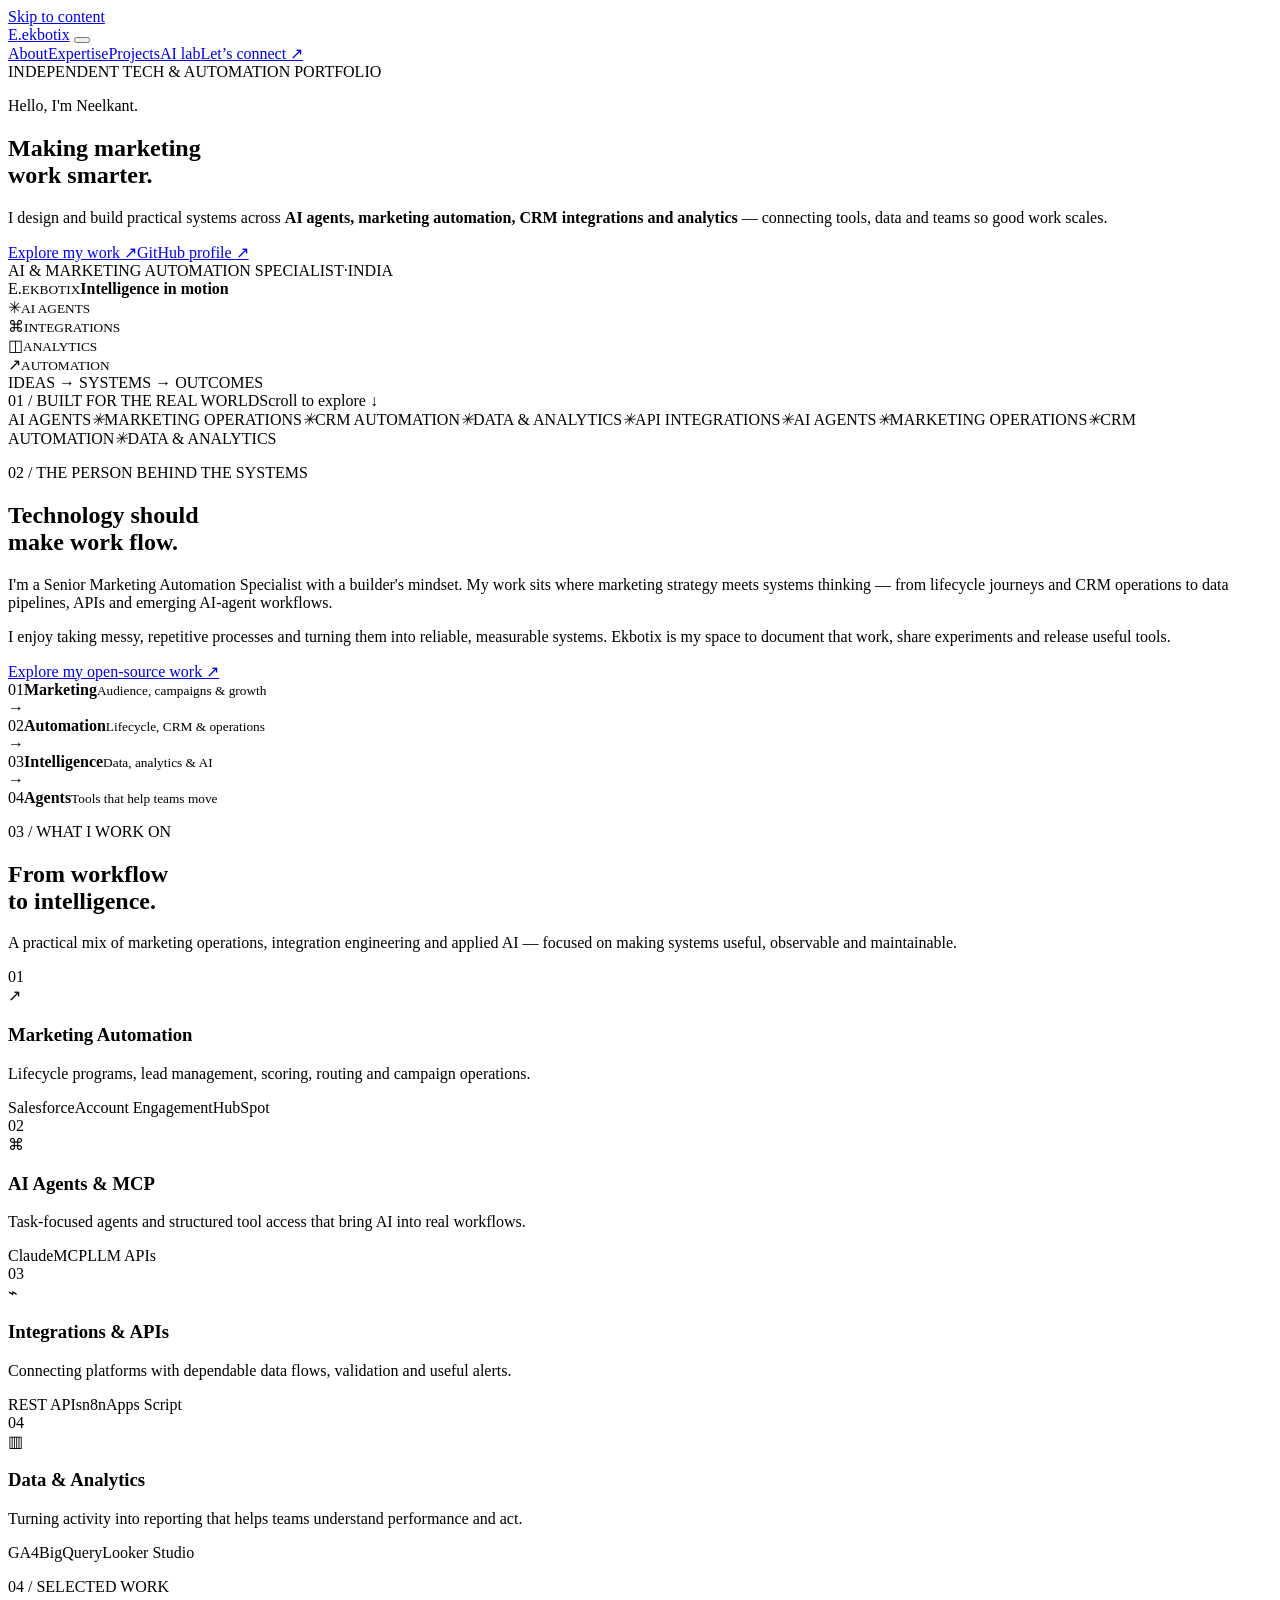
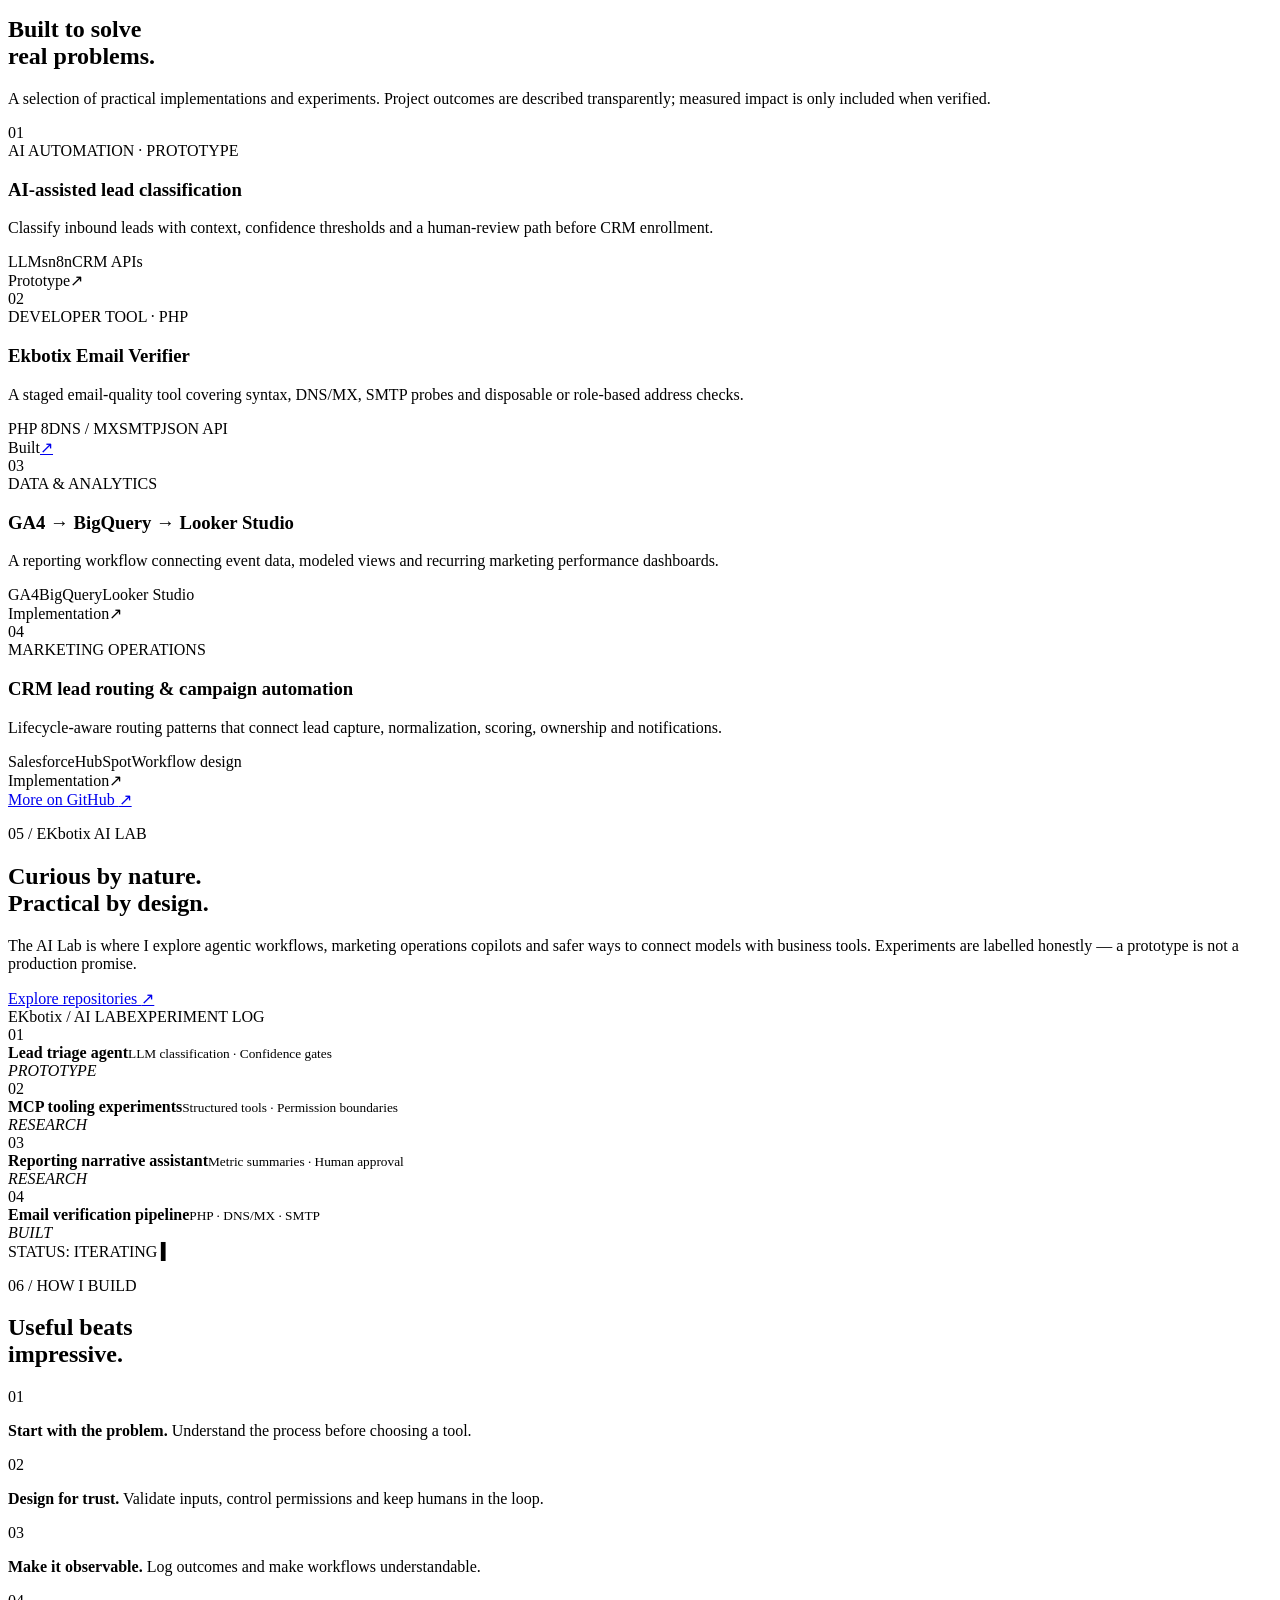
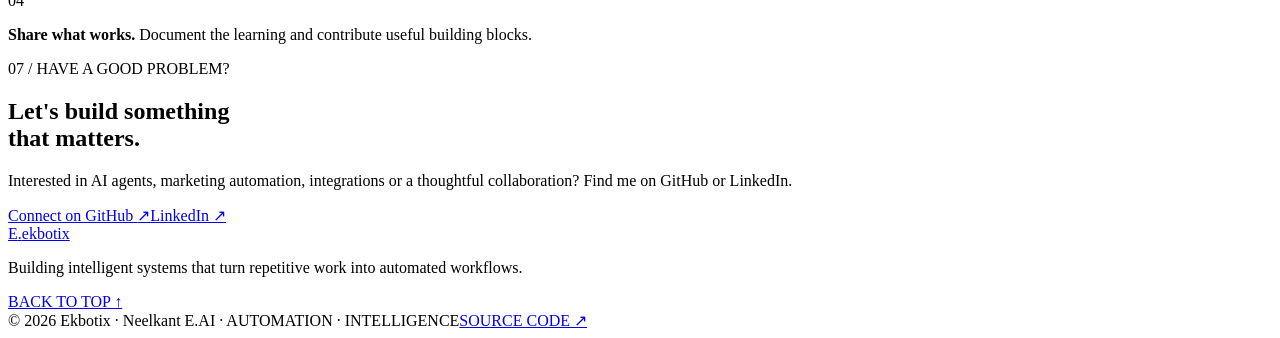
==== docs/index.html @ 1218db6e "feat(pages): add static Ekbotix portfolio (docs/index.html)" ====
<!doctype html>
<html lang="en">
<head>
  <meta charset="utf-8">
  <meta name="viewport" content="width=device-width, initial-scale=1">
  <meta name="theme-color" content="#09111f">
  <meta name="description" content="Ekbotix — Neelkant E., AI & Marketing Automation Specialist. Practical AI agents, CRM automation, integrations and analytics.">
  <meta property="og:title" content="Ekbotix — AI & Marketing Automation">
  <meta property="og:description" content="Building intelligent systems that turn repetitive work into automated workflows.">
  <meta property="og:type" content="website">
  <title>Ekbotix — AI & Marketing Automation</title>
  <link rel="icon" href="assets/favicon.svg" type="image/svg+xml">
  <link rel="stylesheet" href="assets/site.css">
  <script defer src="assets/site.js"></script>
</head>
<body>
  <a class="skip-link" href="#main">Skip to content</a>
  <header class="site-header">
    <div class="container nav-wrap">
      <a class="brand" href="#home" aria-label="Ekbotix home"><span class="brand-mark">E<span>.</span></span><span>ekbotix</span></a>
      <button class="menu-toggle" aria-label="Toggle navigation" aria-expanded="false"><span></span><span></span><span></span></button>
      <nav class="nav-links" aria-label="Main navigation">
        <a href="#about">About</a><a href="#capabilities">Expertise</a><a href="#projects">Projects</a><a href="#agents">AI lab</a><a href="#contact" class="nav-cta">Let’s connect <span>↗</span></a>
      </nav>
    </div>
  </header>

  <main id="main">
    <section class="hero section" id="home">
      <div class="hero-grid container">
        <div class="hero-copy">
          <div class="eyebrow"><span class="pulse"></span> INDEPENDENT TECH & AUTOMATION PORTFOLIO</div>
          <p class="hero-kicker">Hello, I'm Neelkant.</p>
          <h1>Making marketing<br>work <span class="gradient-text">smarter.</span></h1>
          <p class="hero-lead">I design and build practical systems across <strong>AI agents, marketing automation, CRM integrations and analytics</strong> — connecting tools, data and teams so good work scales.</p>
          <div class="hero-actions"><a class="button button-primary" href="#projects">Explore my work <span>↗</span></a><a class="button button-quiet" href="https://github.com/eneelkant" target="_blank" rel="noreferrer">GitHub profile <span>↗</span></a></div>
          <div class="hero-meta"><span class="meta-line"></span><span>AI & MARKETING AUTOMATION SPECIALIST</span><span class="meta-dot">·</span><span>INDIA</span></div>
        </div>
        <div class="hero-visual" aria-label="Abstract automation network illustration">
          <div class="orbit orbit-one"></div><div class="orbit orbit-two"></div><div class="orbit orbit-three"></div>
          <div class="visual-center"><span class="visual-symbol">E<span>.</span></span><small>EKBOTIX</small><b>Intelligence in motion</b></div>
          <div class="node node-top"><span>✳</span><small>AI AGENTS</small></div>
          <div class="node node-right"><span>⌘</span><small>INTEGRATIONS</small></div>
          <div class="node node-bottom"><span>◫</span><small>ANALYTICS</small></div>
          <div class="node node-left"><span>↗</span><small>AUTOMATION</small></div>
          <div class="visual-caption">IDEAS → SYSTEMS → OUTCOMES</div>
        </div>
      </div>
      <div class="container hero-bottom"><span>01 / BUILT FOR THE REAL WORLD</span><span>Scroll to explore <span class="down-arrow">↓</span></span></div>
    </section>

    <section class="ticker" aria-label="Areas of work"><div class="ticker-track"><span>AI AGENTS</span><i>✳</i><span>MARKETING OPERATIONS</span><i>✳</i><span>CRM AUTOMATION</span><i>✳</i><span>DATA & ANALYTICS</span><i>✳</i><span>API INTEGRATIONS</span><i>✳</i><span>AI AGENTS</span><i>✳</i><span>MARKETING OPERATIONS</span><i>✳</i><span>CRM AUTOMATION</span><i>✳</i><span>DATA & ANALYTICS</span></div></section>

    <section class="section about-section" id="about">
      <div class="container two-col">
        <div><p class="section-index">02 / THE PERSON BEHIND THE SYSTEMS</p><h2>Technology should<br>make work <span class="gradient-text">flow.</span></h2></div>
        <div class="about-body"><p class="large-copy">I'm a Senior Marketing Automation Specialist with a builder's mindset. My work sits where marketing strategy meets systems thinking — from lifecycle journeys and CRM operations to data pipelines, APIs and emerging AI-agent workflows.</p><p>I enjoy taking messy, repetitive processes and turning them into reliable, measurable systems. Ekbotix is my space to document that work, share experiments and release useful tools.</p><a class="text-link" href="https://github.com/eneelkant" target="_blank" rel="noreferrer">Explore my open-source work <span>↗</span></a></div>
      </div>
      <div class="container journey">
        <div class="journey-step"><span>01</span><b>Marketing</b><small>Audience, campaigns & growth</small></div><div class="journey-arrow">→</div>
        <div class="journey-step"><span>02</span><b>Automation</b><small>Lifecycle, CRM & operations</small></div><div class="journey-arrow">→</div>
        <div class="journey-step"><span>03</span><b>Intelligence</b><small>Data, analytics & AI</small></div><div class="journey-arrow">→</div>
        <div class="journey-step journey-highlight"><span>04</span><b>Agents</b><small>Tools that help teams move</small></div>
      </div>
    </section>

    <section class="section expertise-section" id="capabilities">
      <div class="container"><div class="section-heading"><div><p class="section-index">03 / WHAT I WORK ON</p><h2>From workflow<br>to <span class="gradient-text">intelligence.</span></h2></div><p class="section-intro">A practical mix of marketing operations, integration engineering and applied AI — focused on making systems useful, observable and maintainable.</p></div>
        <div class="capability-grid">
          <article class="capability-card"><span class="card-number">01</span><div class="cap-icon">↗</div><h3>Marketing Automation</h3><p>Lifecycle programs, lead management, scoring, routing and campaign operations.</p><div class="tag-list"><span>Salesforce</span><span>Account Engagement</span><span>HubSpot</span></div></article>
          <article class="capability-card"><span class="card-number">02</span><div class="cap-icon">⌘</div><h3>AI Agents & MCP</h3><p>Task-focused agents and structured tool access that bring AI into real workflows.</p><div class="tag-list"><span>Claude</span><span>MCP</span><span>LLM APIs</span></div></article>
          <article class="capability-card"><span class="card-number">03</span><div class="cap-icon">⌁</div><h3>Integrations & APIs</h3><p>Connecting platforms with dependable data flows, validation and useful alerts.</p><div class="tag-list"><span>REST APIs</span><span>n8n</span><span>Apps Script</span></div></article>
          <article class="capability-card"><span class="card-number">04</span><div class="cap-icon">▥</div><h3>Data & Analytics</h3><p>Turning activity into reporting that helps teams understand performance and act.</p><div class="tag-list"><span>GA4</span><span>BigQuery</span><span>Looker Studio</span></div></article>
        </div>
      </div>
    </section>

    <section class="section projects-section" id="projects">
      <div class="container"><div class="section-heading"><div><p class="section-index">04 / SELECTED WORK</p><h2>Built to solve<br><span class="gradient-text">real problems.</span></h2></div><p class="section-intro">A selection of practical implementations and experiments. Project outcomes are described transparently; measured impact is only included when verified.</p></div>
        <div class="project-list">
          <article class="project-row"><div class="project-count">01</div><div class="project-main"><div class="project-type">AI AUTOMATION · PROTOTYPE</div><h3>AI-assisted lead classification</h3><p>Classify inbound leads with context, confidence thresholds and a human-review path before CRM enrollment.</p><div class="tag-list"><span>LLMs</span><span>n8n</span><span>CRM APIs</span></div></div><div class="project-side"><span class="project-status status-experiment">Prototype</span><span class="project-arrow">↗</span></div></article>
          <article class="project-row"><div class="project-count">02</div><div class="project-main"><div class="project-type">DEVELOPER TOOL · PHP</div><h3>Ekbotix Email Verifier</h3><p>A staged email-quality tool covering syntax, DNS/MX, SMTP probes and disposable or role-based address checks.</p><div class="tag-list"><span>PHP 8</span><span>DNS / MX</span><span>SMTP</span><span>JSON API</span></div></div><div class="project-side"><span class="project-status status-built">Built</span><a class="project-arrow" href="https://github.com/eneelkant/ekbotix/tree/main/products/email-verifier" aria-label="View email verifier source">↗</a></div></article>
          <article class="project-row"><div class="project-count">03</div><div class="project-main"><div class="project-type">DATA & ANALYTICS</div><h3>GA4 → BigQuery → Looker Studio</h3><p>A reporting workflow connecting event data, modeled views and recurring marketing performance dashboards.</p><div class="tag-list"><span>GA4</span><span>BigQuery</span><span>Looker Studio</span></div></div><div class="project-side"><span class="project-status status-practice">Implementation</span><span class="project-arrow">↗</span></div></article>
          <article class="project-row"><div class="project-count">04</div><div class="project-main"><div class="project-type">MARKETING OPERATIONS</div><h3>CRM lead routing & campaign automation</h3><p>Lifecycle-aware routing patterns that connect lead capture, normalization, scoring, ownership and notifications.</p><div class="tag-list"><span>Salesforce</span><span>HubSpot</span><span>Workflow design</span></div></div><div class="project-side"><span class="project-status status-practice">Implementation</span><span class="project-arrow">↗</span></div></article>
        </div>
        <div class="center-action"><a class="button button-outline" href="https://github.com/eneelkant?tab=repositories" target="_blank" rel="noreferrer">More on GitHub <span>↗</span></a></div>
      </div>
    </section>

    <section class="section lab-section" id="agents">
      <div class="container lab-wrap"><div class="lab-copy"><p class="section-index">05 / EKbotix AI LAB</p><h2>Curious by nature.<br><span class="gradient-text">Practical by design.</span></h2><p class="section-intro">The AI Lab is where I explore agentic workflows, marketing operations copilots and safer ways to connect models with business tools. Experiments are labelled honestly — a prototype is not a production promise.</p><a class="button button-primary" href="https://github.com/eneelkant?tab=repositories" target="_blank" rel="noreferrer">Explore repositories <span>↗</span></a></div>
        <div class="lab-console"><div class="console-top"><span><i></i> EKbotix / AI LAB</span><span>EXPERIMENT LOG</span></div><div class="console-line"><span>01</span><div><b>Lead triage agent</b><small>LLM classification · Confidence gates</small></div><em>PROTOTYPE</em></div><div class="console-line"><span>02</span><div><b>MCP tooling experiments</b><small>Structured tools · Permission boundaries</small></div><em>RESEARCH</em></div><div class="console-line"><span>03</span><div><b>Reporting narrative assistant</b><small>Metric summaries · Human approval</small></div><em>RESEARCH</em></div><div class="console-line"><span>04</span><div><b>Email verification pipeline</b><small>PHP · DNS/MX · SMTP</small></div><em class="done">BUILT</em></div><div class="console-foot">STATUS: ITERATING <span class="console-cursor">▍</span></div></div>
      </div>
    </section>

    <section class="section principles-section"><div class="container principles-wrap"><div><p class="section-index">06 / HOW I BUILD</p><h2>Useful beats<br><span class="gradient-text">impressive.</span></h2></div><div class="principles"><div><span>01</span><p><b>Start with the problem.</b> Understand the process before choosing a tool.</p></div><div><span>02</span><p><b>Design for trust.</b> Validate inputs, control permissions and keep humans in the loop.</p></div><div><span>03</span><p><b>Make it observable.</b> Log outcomes and make workflows understandable.</p></div><div><span>04</span><p><b>Share what works.</b> Document the learning and contribute useful building blocks.</p></div></div></div></section>

    <section class="contact-section section" id="contact"><div class="container contact-inner"><p class="section-index">07 / HAVE A GOOD PROBLEM?</p><h2>Let's build something<br><span class="gradient-text">that matters.</span></h2><p>Interested in AI agents, marketing automation, integrations or a thoughtful collaboration? Find me on GitHub or LinkedIn.</p><div class="hero-actions"><a class="button button-primary" href="https://github.com/eneelkant" target="_blank" rel="noreferrer">Connect on GitHub <span>↗</span></a><a class="button button-quiet" href="https://www.linkedin.com/" target="_blank" rel="noreferrer">LinkedIn <span>↗</span></a></div></div></section>
  </main>

  <footer class="site-footer"><div class="container footer-top"><a class="brand" href="#home"><span class="brand-mark">E<span>.</span></span><span>ekbotix</span></a><p>Building intelligent systems that turn repetitive work into automated workflows.</p><a class="back-top" href="#home">BACK TO TOP ↑</a></div><div class="container footer-bottom"><span>© <span id="year">2026</span> Ekbotix · Neelkant E.</span><span>AI · AUTOMATION · INTELLIGENCE</span><a href="https://github.com/eneelkant/ekbotix" target="_blank" rel="noreferrer">SOURCE CODE ↗</a></div></footer>
</body>
</html>
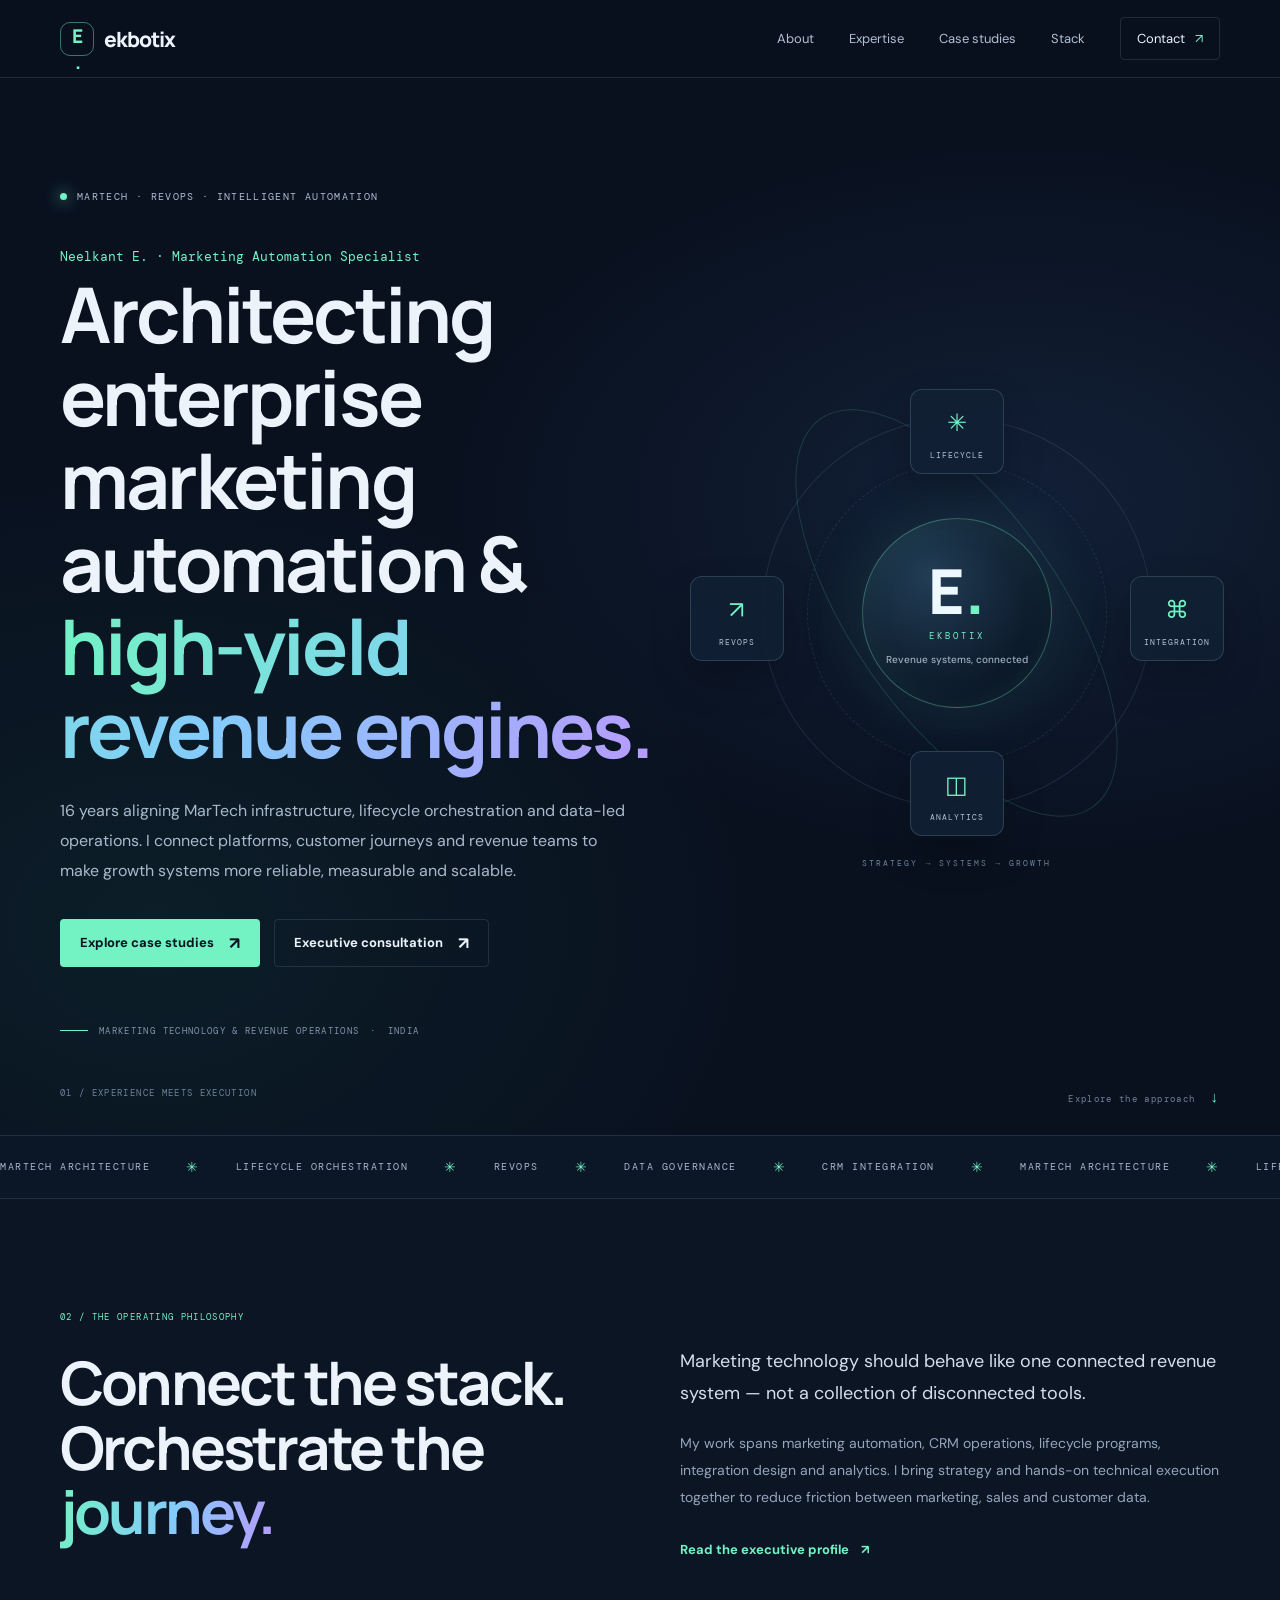
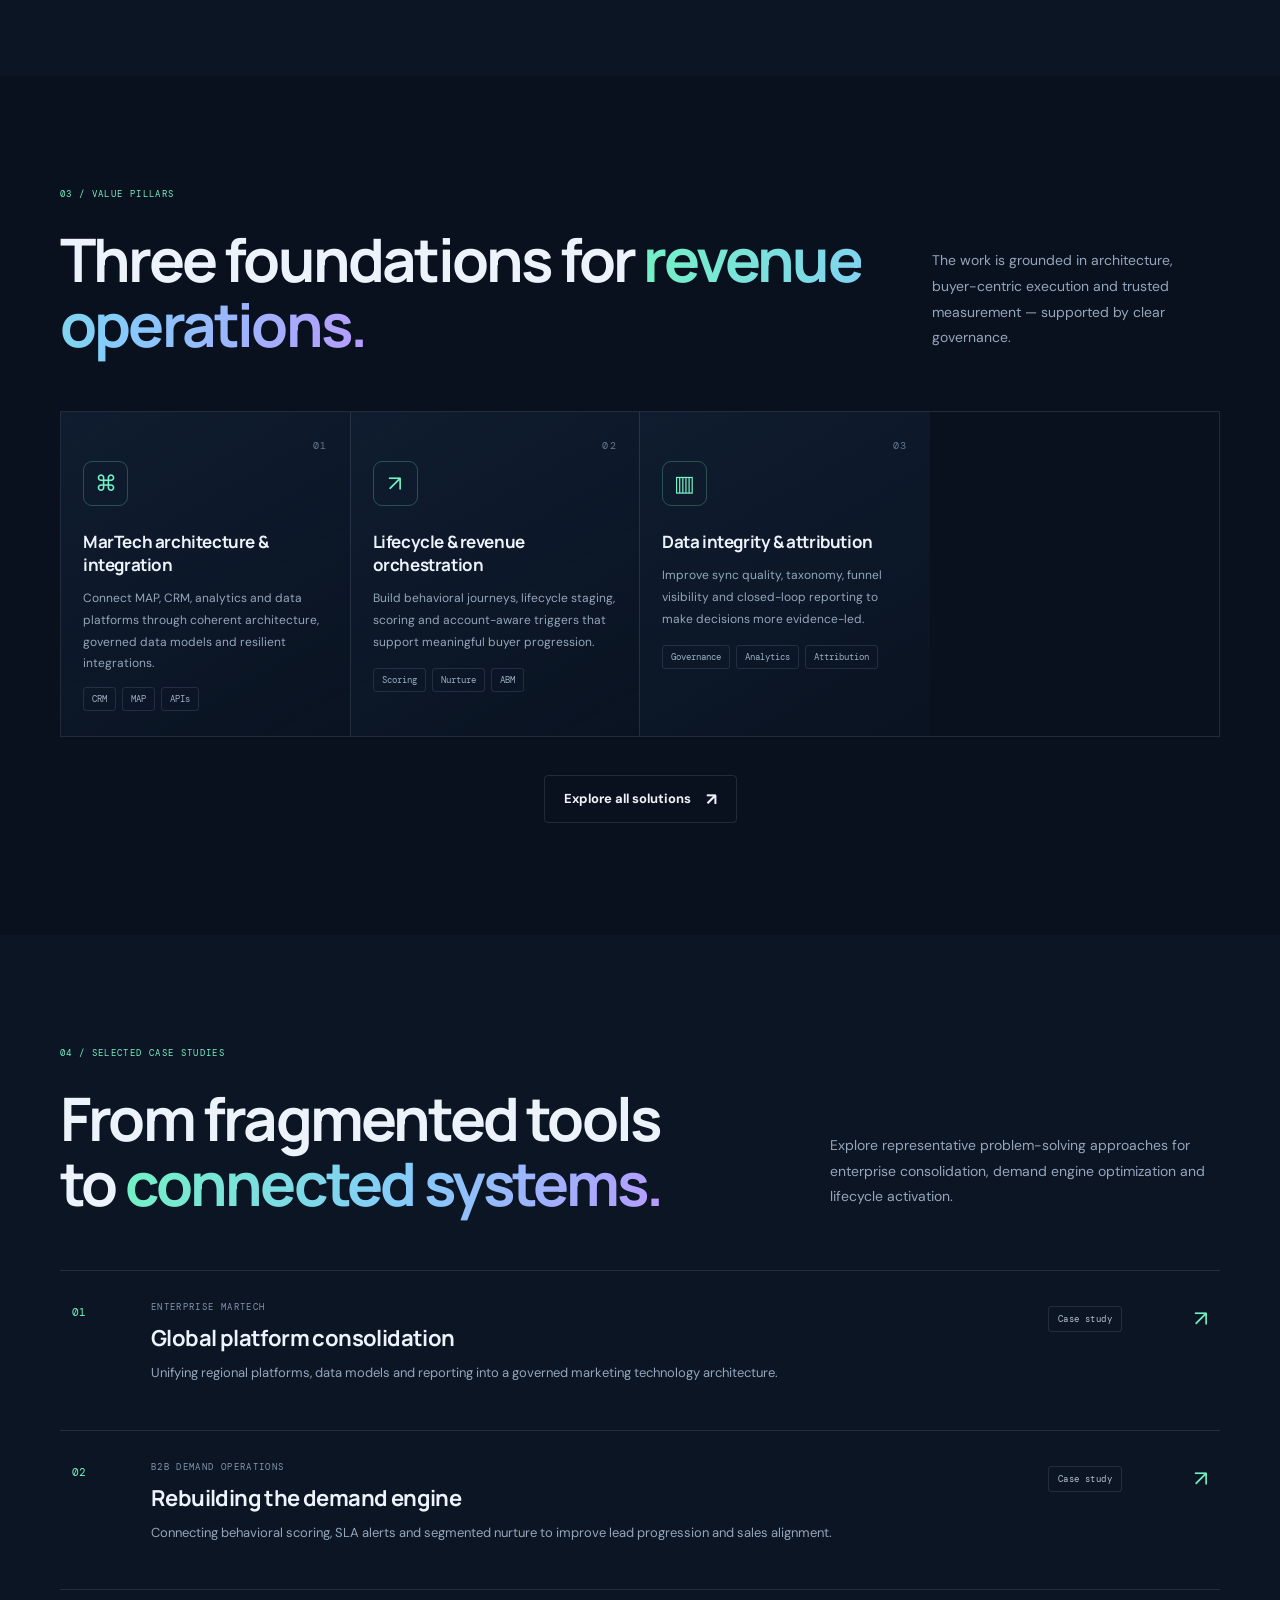
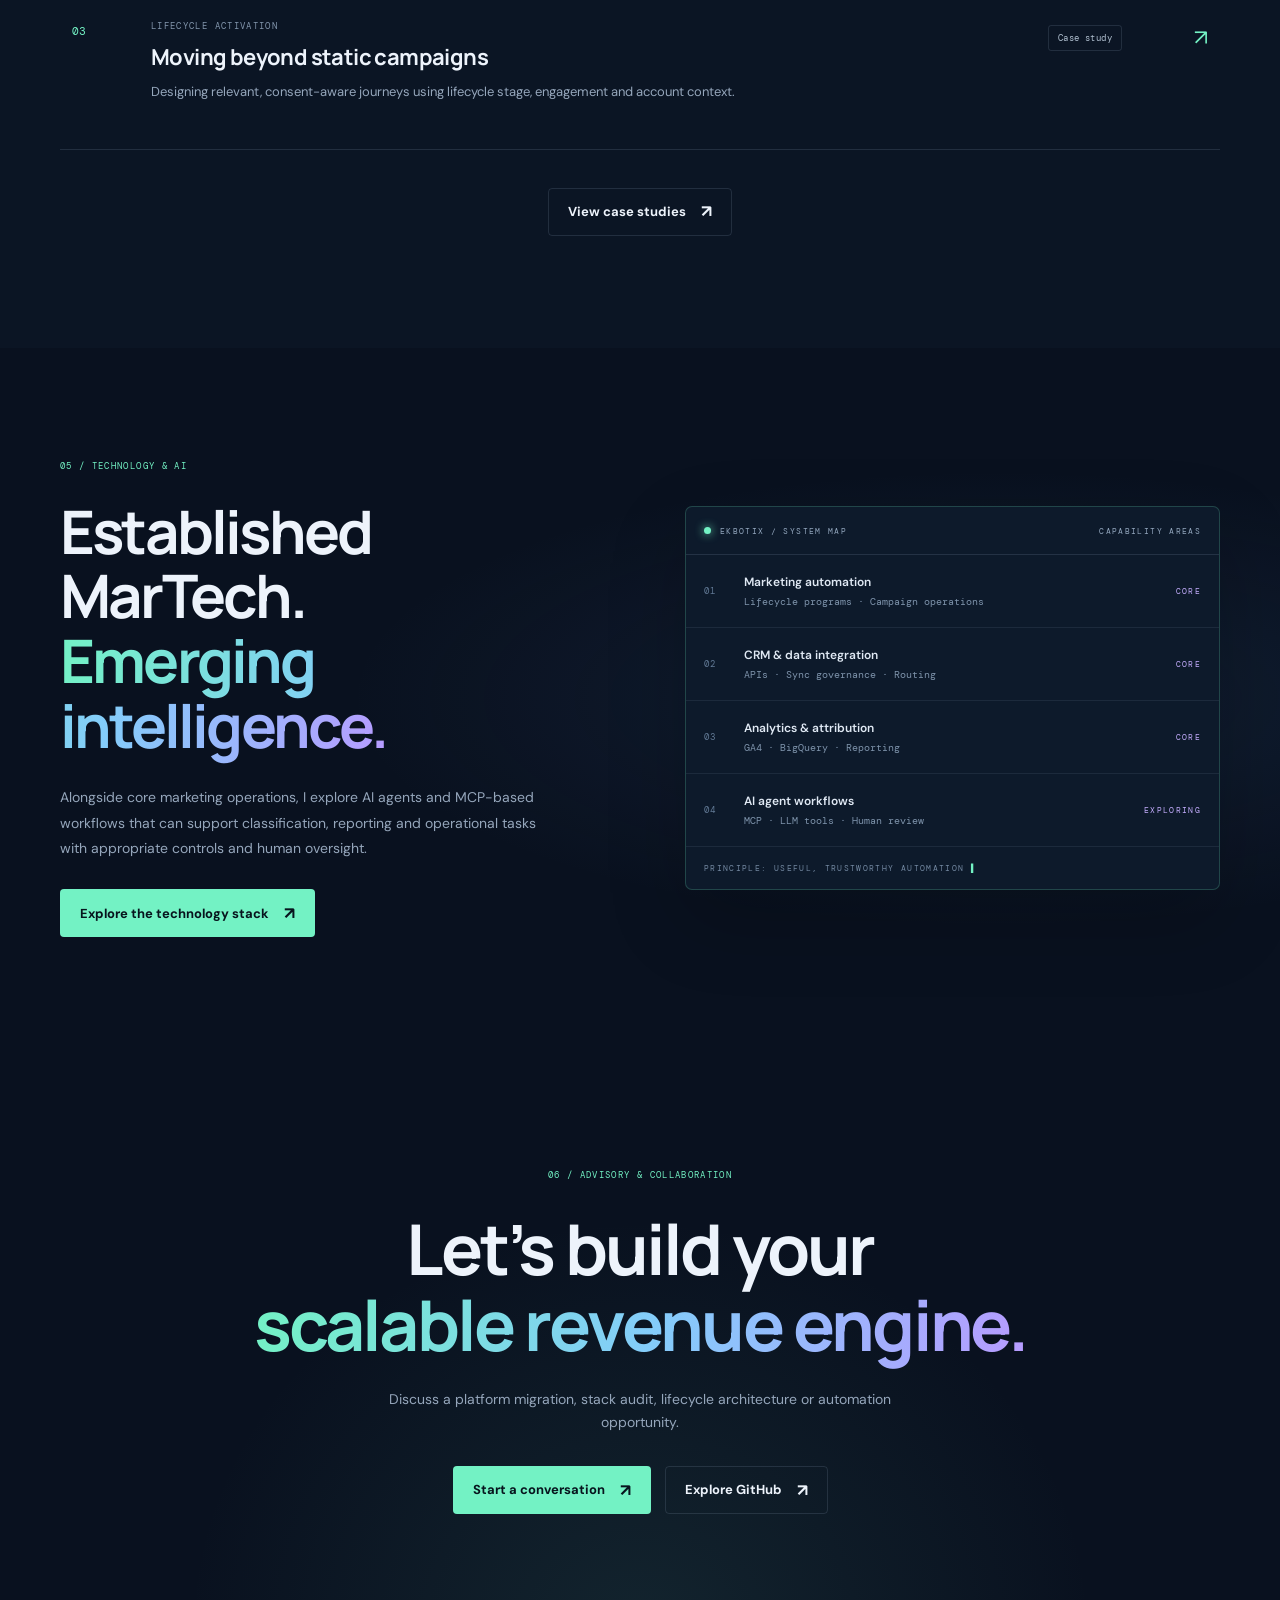
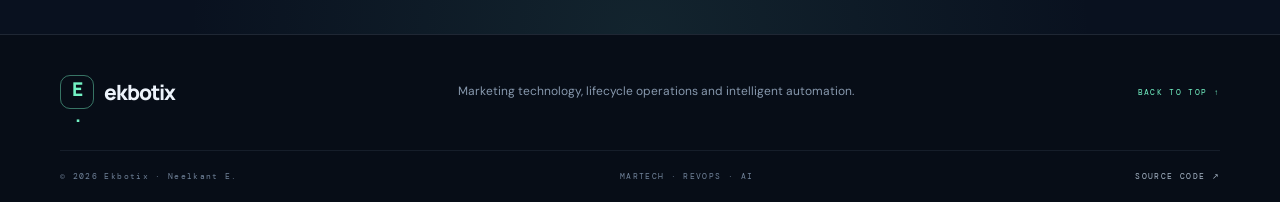
==== commit 7ac41de8: "feat(site): reposition homepage for MarTech and RevOps leadership" ====
--- a/docs/index.html
+++ b/docs/index.html
@@ -1,103 +1,12 @@
 <!doctype html>
-<html lang="en">
-<head>
-  <meta charset="utf-8">
-  <meta name="viewport" content="width=device-width, initial-scale=1">
-  <meta name="theme-color" content="#09111f">
-  <meta name="description" content="Ekbotix — Neelkant E., AI & Marketing Automation Specialist. Practical AI agents, CRM automation, integrations and analytics.">
-  <meta property="og:title" content="Ekbotix — AI & Marketing Automation">
-  <meta property="og:description" content="Building intelligent systems that turn repetitive work into automated workflows.">
-  <meta property="og:type" content="website">
-  <title>Ekbotix — AI & Marketing Automation</title>
-  <link rel="icon" href="assets/favicon.svg" type="image/svg+xml">
-  <link rel="stylesheet" href="assets/site.css">
-  <script defer src="assets/site.js"></script>
-</head>
-<body>
-  <a class="skip-link" href="#main">Skip to content</a>
-  <header class="site-header">
-    <div class="container nav-wrap">
-      <a class="brand" href="#home" aria-label="Ekbotix home"><span class="brand-mark">E<span>.</span></span><span>ekbotix</span></a>
-      <button class="menu-toggle" aria-label="Toggle navigation" aria-expanded="false"><span></span><span></span><span></span></button>
-      <nav class="nav-links" aria-label="Main navigation">
-        <a href="#about">About</a><a href="#capabilities">Expertise</a><a href="#projects">Projects</a><a href="#agents">AI lab</a><a href="#contact" class="nav-cta">Let’s connect <span>↗</span></a>
-      </nav>
-    </div>
-  </header>
-
-  <main id="main">
-    <section class="hero section" id="home">
-      <div class="hero-grid container">
-        <div class="hero-copy">
-          <div class="eyebrow"><span class="pulse"></span> INDEPENDENT TECH & AUTOMATION PORTFOLIO</div>
-          <p class="hero-kicker">Hello, I'm Neelkant.</p>
-          <h1>Making marketing<br>work <span class="gradient-text">smarter.</span></h1>
-          <p class="hero-lead">I design and build practical systems across <strong>AI agents, marketing automation, CRM integrations and analytics</strong> — connecting tools, data and teams so good work scales.</p>
-          <div class="hero-actions"><a class="button button-primary" href="#projects">Explore my work <span>↗</span></a><a class="button button-quiet" href="https://github.com/eneelkant" target="_blank" rel="noreferrer">GitHub profile <span>↗</span></a></div>
-          <div class="hero-meta"><span class="meta-line"></span><span>AI & MARKETING AUTOMATION SPECIALIST</span><span class="meta-dot">·</span><span>INDIA</span></div>
-        </div>
-        <div class="hero-visual" aria-label="Abstract automation network illustration">
-          <div class="orbit orbit-one"></div><div class="orbit orbit-two"></div><div class="orbit orbit-three"></div>
-          <div class="visual-center"><span class="visual-symbol">E<span>.</span></span><small>EKBOTIX</small><b>Intelligence in motion</b></div>
-          <div class="node node-top"><span>✳</span><small>AI AGENTS</small></div>
-          <div class="node node-right"><span>⌘</span><small>INTEGRATIONS</small></div>
-          <div class="node node-bottom"><span>◫</span><small>ANALYTICS</small></div>
-          <div class="node node-left"><span>↗</span><small>AUTOMATION</small></div>
-          <div class="visual-caption">IDEAS → SYSTEMS → OUTCOMES</div>
-        </div>
-      </div>
-      <div class="container hero-bottom"><span>01 / BUILT FOR THE REAL WORLD</span><span>Scroll to explore <span class="down-arrow">↓</span></span></div>
-    </section>
-
-    <section class="ticker" aria-label="Areas of work"><div class="ticker-track"><span>AI AGENTS</span><i>✳</i><span>MARKETING OPERATIONS</span><i>✳</i><span>CRM AUTOMATION</span><i>✳</i><span>DATA & ANALYTICS</span><i>✳</i><span>API INTEGRATIONS</span><i>✳</i><span>AI AGENTS</span><i>✳</i><span>MARKETING OPERATIONS</span><i>✳</i><span>CRM AUTOMATION</span><i>✳</i><span>DATA & ANALYTICS</span></div></section>
-
-    <section class="section about-section" id="about">
-      <div class="container two-col">
-        <div><p class="section-index">02 / THE PERSON BEHIND THE SYSTEMS</p><h2>Technology should<br>make work <span class="gradient-text">flow.</span></h2></div>
-        <div class="about-body"><p class="large-copy">I'm a Senior Marketing Automation Specialist with a builder's mindset. My work sits where marketing strategy meets systems thinking — from lifecycle journeys and CRM operations to data pipelines, APIs and emerging AI-agent workflows.</p><p>I enjoy taking messy, repetitive processes and turning them into reliable, measurable systems. Ekbotix is my space to document that work, share experiments and release useful tools.</p><a class="text-link" href="https://github.com/eneelkant" target="_blank" rel="noreferrer">Explore my open-source work <span>↗</span></a></div>
-      </div>
-      <div class="container journey">
-        <div class="journey-step"><span>01</span><b>Marketing</b><small>Audience, campaigns & growth</small></div><div class="journey-arrow">→</div>
-        <div class="journey-step"><span>02</span><b>Automation</b><small>Lifecycle, CRM & operations</small></div><div class="journey-arrow">→</div>
-        <div class="journey-step"><span>03</span><b>Intelligence</b><small>Data, analytics & AI</small></div><div class="journey-arrow">→</div>
-        <div class="journey-step journey-highlight"><span>04</span><b>Agents</b><small>Tools that help teams move</small></div>
-      </div>
-    </section>
-
-    <section class="section expertise-section" id="capabilities">
-      <div class="container"><div class="section-heading"><div><p class="section-index">03 / WHAT I WORK ON</p><h2>From workflow<br>to <span class="gradient-text">intelligence.</span></h2></div><p class="section-intro">A practical mix of marketing operations, integration engineering and applied AI — focused on making systems useful, observable and maintainable.</p></div>
-        <div class="capability-grid">
-          <article class="capability-card"><span class="card-number">01</span><div class="cap-icon">↗</div><h3>Marketing Automation</h3><p>Lifecycle programs, lead management, scoring, routing and campaign operations.</p><div class="tag-list"><span>Salesforce</span><span>Account Engagement</span><span>HubSpot</span></div></article>
-          <article class="capability-card"><span class="card-number">02</span><div class="cap-icon">⌘</div><h3>AI Agents & MCP</h3><p>Task-focused agents and structured tool access that bring AI into real workflows.</p><div class="tag-list"><span>Claude</span><span>MCP</span><span>LLM APIs</span></div></article>
-          <article class="capability-card"><span class="card-number">03</span><div class="cap-icon">⌁</div><h3>Integrations & APIs</h3><p>Connecting platforms with dependable data flows, validation and useful alerts.</p><div class="tag-list"><span>REST APIs</span><span>n8n</span><span>Apps Script</span></div></article>
-          <article class="capability-card"><span class="card-number">04</span><div class="cap-icon">▥</div><h3>Data & Analytics</h3><p>Turning activity into reporting that helps teams understand performance and act.</p><div class="tag-list"><span>GA4</span><span>BigQuery</span><span>Looker Studio</span></div></article>
-        </div>
-      </div>
-    </section>
-
-    <section class="section projects-section" id="projects">
-      <div class="container"><div class="section-heading"><div><p class="section-index">04 / SELECTED WORK</p><h2>Built to solve<br><span class="gradient-text">real problems.</span></h2></div><p class="section-intro">A selection of practical implementations and experiments. Project outcomes are described transparently; measured impact is only included when verified.</p></div>
-        <div class="project-list">
-          <article class="project-row"><div class="project-count">01</div><div class="project-main"><div class="project-type">AI AUTOMATION · PROTOTYPE</div><h3>AI-assisted lead classification</h3><p>Classify inbound leads with context, confidence thresholds and a human-review path before CRM enrollment.</p><div class="tag-list"><span>LLMs</span><span>n8n</span><span>CRM APIs</span></div></div><div class="project-side"><span class="project-status status-experiment">Prototype</span><span class="project-arrow">↗</span></div></article>
-          <article class="project-row"><div class="project-count">02</div><div class="project-main"><div class="project-type">DEVELOPER TOOL · PHP</div><h3>Ekbotix Email Verifier</h3><p>A staged email-quality tool covering syntax, DNS/MX, SMTP probes and disposable or role-based address checks.</p><div class="tag-list"><span>PHP 8</span><span>DNS / MX</span><span>SMTP</span><span>JSON API</span></div></div><div class="project-side"><span class="project-status status-built">Built</span><a class="project-arrow" href="https://github.com/eneelkant/ekbotix/tree/main/products/email-verifier" aria-label="View email verifier source">↗</a></div></article>
-          <article class="project-row"><div class="project-count">03</div><div class="project-main"><div class="project-type">DATA & ANALYTICS</div><h3>GA4 → BigQuery → Looker Studio</h3><p>A reporting workflow connecting event data, modeled views and recurring marketing performance dashboards.</p><div class="tag-list"><span>GA4</span><span>BigQuery</span><span>Looker Studio</span></div></div><div class="project-side"><span class="project-status status-practice">Implementation</span><span class="project-arrow">↗</span></div></article>
-          <article class="project-row"><div class="project-count">04</div><div class="project-main"><div class="project-type">MARKETING OPERATIONS</div><h3>CRM lead routing & campaign automation</h3><p>Lifecycle-aware routing patterns that connect lead capture, normalization, scoring, ownership and notifications.</p><div class="tag-list"><span>Salesforce</span><span>HubSpot</span><span>Workflow design</span></div></div><div class="project-side"><span class="project-status status-practice">Implementation</span><span class="project-arrow">↗</span></div></article>
-        </div>
-        <div class="center-action"><a class="button button-outline" href="https://github.com/eneelkant?tab=repositories" target="_blank" rel="noreferrer">More on GitHub <span>↗</span></a></div>
-      </div>
-    </section>
-
-    <section class="section lab-section" id="agents">
-      <div class="container lab-wrap"><div class="lab-copy"><p class="section-index">05 / EKbotix AI LAB</p><h2>Curious by nature.<br><span class="gradient-text">Practical by design.</span></h2><p class="section-intro">The AI Lab is where I explore agentic workflows, marketing operations copilots and safer ways to connect models with business tools. Experiments are labelled honestly — a prototype is not a production promise.</p><a class="button button-primary" href="https://github.com/eneelkant?tab=repositories" target="_blank" rel="noreferrer">Explore repositories <span>↗</span></a></div>
-        <div class="lab-console"><div class="console-top"><span><i></i> EKbotix / AI LAB</span><span>EXPERIMENT LOG</span></div><div class="console-line"><span>01</span><div><b>Lead triage agent</b><small>LLM classification · Confidence gates</small></div><em>PROTOTYPE</em></div><div class="console-line"><span>02</span><div><b>MCP tooling experiments</b><small>Structured tools · Permission boundaries</small></div><em>RESEARCH</em></div><div class="console-line"><span>03</span><div><b>Reporting narrative assistant</b><small>Metric summaries · Human approval</small></div><em>RESEARCH</em></div><div class="console-line"><span>04</span><div><b>Email verification pipeline</b><small>PHP · DNS/MX · SMTP</small></div><em class="done">BUILT</em></div><div class="console-foot">STATUS: ITERATING <span class="console-cursor">▍</span></div></div>
-      </div>
-    </section>
-
-    <section class="section principles-section"><div class="container principles-wrap"><div><p class="section-index">06 / HOW I BUILD</p><h2>Useful beats<br><span class="gradient-text">impressive.</span></h2></div><div class="principles"><div><span>01</span><p><b>Start with the problem.</b> Understand the process before choosing a tool.</p></div><div><span>02</span><p><b>Design for trust.</b> Validate inputs, control permissions and keep humans in the loop.</p></div><div><span>03</span><p><b>Make it observable.</b> Log outcomes and make workflows understandable.</p></div><div><span>04</span><p><b>Share what works.</b> Document the learning and contribute useful building blocks.</p></div></div></div></section>
-
-    <section class="contact-section section" id="contact"><div class="container contact-inner"><p class="section-index">07 / HAVE A GOOD PROBLEM?</p><h2>Let's build something<br><span class="gradient-text">that matters.</span></h2><p>Interested in AI agents, marketing automation, integrations or a thoughtful collaboration? Find me on GitHub or LinkedIn.</p><div class="hero-actions"><a class="button button-primary" href="https://github.com/eneelkant" target="_blank" rel="noreferrer">Connect on GitHub <span>↗</span></a><a class="button button-quiet" href="https://www.linkedin.com/" target="_blank" rel="noreferrer">LinkedIn <span>↗</span></a></div></div></section>
-  </main>
-
-  <footer class="site-footer"><div class="container footer-top"><a class="brand" href="#home"><span class="brand-mark">E<span>.</span></span><span>ekbotix</span></a><p>Building intelligent systems that turn repetitive work into automated workflows.</p><a class="back-top" href="#home">BACK TO TOP ↑</a></div><div class="container footer-bottom"><span>© <span id="year">2026</span> Ekbotix · Neelkant E.</span><span>AI · AUTOMATION · INTELLIGENCE</span><a href="https://github.com/eneelkant/ekbotix" target="_blank" rel="noreferrer">SOURCE CODE ↗</a></div></footer>
-</body>
-</html>+<html lang="en"><head><meta charset="utf-8"><meta name="viewport" content="width=device-width,initial-scale=1"><meta name="theme-color" content="#09111f"><meta name="description" content="Neelkant E. — 16 years across marketing automation, MarTech architecture, lifecycle operations and revenue systems."><meta property="og:title" content="Ekbotix — Marketing Automation & Revenue Operations"><meta property="og:description" content="Architecting connected marketing technology, lifecycle orchestration and revenue operations."><meta property="og:type" content="website"><title>Ekbotix — Marketing Automation & Revenue Operations</title><link rel="icon" href="assets/favicon.svg" type="image/svg+xml"><link rel="stylesheet" href="assets/site.css"><script defer src="assets/site.js"></script></head>
+<body><a class="skip-link" href="#main">Skip to content</a><header class="site-header"><div class="container nav-wrap"><a class="brand" href="./" aria-label="Ekbotix home"><span class="brand-mark">E<span>.</span></span><span>ekbotix</span></a><button class="menu-toggle" aria-label="Toggle navigation" aria-expanded="false"><span></span><span></span><span></span></button><nav class="nav-links" aria-label="Main navigation"><a href="about/">About</a><a href="expertise/">Expertise</a><a href="case-studies/">Case studies</a><a href="stack/">Stack</a><a href="contact/" class="nav-cta">Contact <span>↗</span></a></nav></div></header>
+<main id="main">
+<section class="hero section" id="home"><div class="hero-grid container"><div class="hero-copy"><div class="eyebrow"><span class="pulse"></span> MARTECH · REVOPS · INTELLIGENT AUTOMATION</div><p class="hero-kicker">Neelkant E. · Marketing Automation Specialist</p><h1>Architecting enterprise marketing automation & <span class="gradient-text">high-yield revenue engines.</span></h1><p class="hero-lead">16 years aligning MarTech infrastructure, lifecycle orchestration and data-led operations. I connect platforms, customer journeys and revenue teams to make growth systems more reliable, measurable and scalable.</p><div class="hero-actions"><a class="button button-primary" href="case-studies/">Explore case studies <span>↗</span></a><a class="button button-quiet" href="contact/">Executive consultation <span>↗</span></a></div><div class="hero-meta"><span class="meta-line"></span><span>MARKETING TECHNOLOGY & REVENUE OPERATIONS</span><span class="meta-dot">·</span><span>INDIA</span></div></div><div class="hero-visual" aria-label="Abstract connected revenue technology illustration"><div class="orbit orbit-one"></div><div class="orbit orbit-two"></div><div class="orbit orbit-three"></div><div class="visual-center"><span class="visual-symbol">E<span>.</span></span><small>EKBOTIX</small><b>Revenue systems, connected</b></div><div class="node node-top"><span>✳</span><small>LIFECYCLE</small></div><div class="node node-right"><span>⌘</span><small>INTEGRATION</small></div><div class="node node-bottom"><span>◫</span><small>ANALYTICS</small></div><div class="node node-left"><span>↗</span><small>REVOPS</small></div><div class="visual-caption">STRATEGY → SYSTEMS → GROWTH</div></div></div><div class="container hero-bottom"><span>01 / EXPERIENCE MEETS EXECUTION</span><span>Explore the approach <span class="down-arrow">↓</span></span></div></section>
+<section class="ticker" aria-label="Areas of expertise"><div class="ticker-track"><span>MARTECH ARCHITECTURE</span><i>✳</i><span>LIFECYCLE ORCHESTRATION</span><i>✳</i><span>REVOPS</span><i>✳</i><span>DATA GOVERNANCE</span><i>✳</i><span>CRM INTEGRATION</span><i>✳</i><span>MARTECH ARCHITECTURE</span><i>✳</i><span>LIFECYCLE ORCHESTRATION</span><i>✳</i><span>REVOPS</span></div></section>
+<section class="section about-section"><div class="container two-col"><div><p class="section-index">02 / THE OPERATING PHILOSOPHY</p><h2>Connect the stack.<br>Orchestrate the <span class="gradient-text">journey.</span></h2></div><div class="about-body"><p class="large-copy">Marketing technology should behave like one connected revenue system — not a collection of disconnected tools.</p><p>My work spans marketing automation, CRM operations, lifecycle programs, integration design and analytics. I bring strategy and hands-on technical execution together to reduce friction between marketing, sales and customer data.</p><a class="text-link" href="about/">Read the executive profile <span>↗</span></a></div></div></section>
+<section class="section expertise-section"><div class="container"><div class="section-heading"><div><p class="section-index">03 / VALUE PILLARS</p><h2>Three foundations for <span class="gradient-text">revenue operations.</span></h2></div><p class="section-intro">The work is grounded in architecture, buyer-centric execution and trusted measurement — supported by clear governance.</p></div><div class="capability-grid"><article class="capability-card"><span class="card-number">01</span><div class="cap-icon">⌘</div><h3>MarTech architecture & integration</h3><p>Connect MAP, CRM, analytics and data platforms through coherent architecture, governed data models and resilient integrations.</p><div class="tag-list"><span>CRM</span><span>MAP</span><span>APIs</span></div></article><article class="capability-card"><span class="card-number">02</span><div class="cap-icon">↗</div><h3>Lifecycle & revenue orchestration</h3><p>Build behavioral journeys, lifecycle staging, scoring and account-aware triggers that support meaningful buyer progression.</p><div class="tag-list"><span>Scoring</span><span>Nurture</span><span>ABM</span></div></article><article class="capability-card"><span class="card-number">03</span><div class="cap-icon">▥</div><h3>Data integrity & attribution</h3><p>Improve sync quality, taxonomy, funnel visibility and closed-loop reporting to make decisions more evidence-led.</p><div class="tag-list"><span>Governance</span><span>Analytics</span><span>Attribution</span></div></article></div><div class="center-action"><a class="button button-outline" href="expertise/">Explore all solutions <span>↗</span></a></div></div></section>
+<section class="section projects-section"><div class="container"><div class="section-heading"><div><p class="section-index">04 / SELECTED CASE STUDIES</p><h2>From fragmented tools<br>to <span class="gradient-text">connected systems.</span></h2></div><p class="section-intro">Explore representative problem-solving approaches for enterprise consolidation, demand engine optimization and lifecycle activation.</p></div><div class="project-list"><article class="project-row"><div class="project-count">01</div><div class="project-main"><div class="project-type">ENTERPRISE MARTECH</div><h3>Global platform consolidation</h3><p>Unifying regional platforms, data models and reporting into a governed marketing technology architecture.</p></div><div class="project-side"><span class="project-status">Case study</span><a class="project-arrow" href="case-studies/">↗</a></div></article><article class="project-row"><div class="project-count">02</div><div class="project-main"><div class="project-type">B2B DEMAND OPERATIONS</div><h3>Rebuilding the demand engine</h3><p>Connecting behavioral scoring, SLA alerts and segmented nurture to improve lead progression and sales alignment.</p></div><div class="project-side"><span class="project-status">Case study</span><a class="project-arrow" href="case-studies/">↗</a></div></article><article class="project-row"><div class="project-count">03</div><div class="project-main"><div class="project-type">LIFECYCLE ACTIVATION</div><h3>Moving beyond static campaigns</h3><p>Designing relevant, consent-aware journeys using lifecycle stage, engagement and account context.</p></div><div class="project-side"><span class="project-status">Case study</span><a class="project-arrow" href="case-studies/">↗</a></div></article></div><div class="center-action"><a class="button button-outline" href="case-studies/">View case studies <span>↗</span></a></div></div></section>
+<section class="section lab-section"><div class="container lab-wrap"><div class="lab-copy"><p class="section-index">05 / TECHNOLOGY & AI</p><h2>Established MarTech.<br><span class="gradient-text">Emerging intelligence.</span></h2><p class="section-intro">Alongside core marketing operations, I explore AI agents and MCP-based workflows that can support classification, reporting and operational tasks with appropriate controls and human oversight.</p><a class="button button-primary" href="stack/">Explore the technology stack <span>↗</span></a></div><div class="lab-console"><div class="console-top"><span><i></i> EKBOTIX / SYSTEM MAP</span><span>CAPABILITY AREAS</span></div><div class="console-line"><span>01</span><div><b>Marketing automation</b><small>Lifecycle programs · Campaign operations</small></div><em>CORE</em></div><div class="console-line"><span>02</span><div><b>CRM & data integration</b><small>APIs · Sync governance · Routing</small></div><em>CORE</em></div><div class="console-line"><span>03</span><div><b>Analytics & attribution</b><small>GA4 · BigQuery · Reporting</small></div><em>CORE</em></div><div class="console-line"><span>04</span><div><b>AI agent workflows</b><small>MCP · LLM tools · Human review</small></div><em>EXPLORING</em></div><div class="console-foot">PRINCIPLE: USEFUL, TRUSTWORTHY AUTOMATION <span class="console-cursor">▍</span></div></div></div></section>
+<section class="contact-section section"><div class="container contact-inner"><p class="section-index">06 / ADVISORY & COLLABORATION</p><h2>Let’s build your<br><span class="gradient-text">scalable revenue engine.</span></h2><p>Discuss a platform migration, stack audit, lifecycle architecture or automation opportunity.</p><div class="hero-actions"><a class="button button-primary" href="contact/">Start a conversation <span>↗</span></a><a class="button button-quiet" href="https://github.com/eneelkant" target="_blank" rel="noreferrer">Explore GitHub <span>↗</span></a></div></div></section>
+</main><footer class="site-footer"><div class="container footer-top"><a class="brand" href="./"><span class="brand-mark">E<span>.</span></span><span>ekbotix</span></a><p>Marketing technology, lifecycle operations and intelligent automation.</p><a class="back-top" href="#home">BACK TO TOP ↑</a></div><div class="container footer-bottom"><span>© <span id="year">2026</span> Ekbotix · Neelkant E.</span><span>MARTECH · REVOPS · AI</span><a href="https://github.com/eneelkant/ekbotix" target="_blank" rel="noreferrer">SOURCE CODE ↗</a></div></footer></body></html>
--- a/docs/assets/site.css
+++ b/docs/assets/site.css
@@ -0,0 +1,6 @@
+@import url('https://fonts.googleapis.com/css2?family=DM+Mono:wght@400;500&family=DM+Sans:wght@400;500;600;700&family=Manrope:wght@400;500;600;700;800&display=swap');
+:root{--bg:#09111f;--bg2:#0c1728;--panel:#101e31;--line:rgba(178,199,224,.14);--text:#edf3fb;--muted:#95a6bb;--mint:#73f2c4;--blue:#7aa7ff;--purple:#b79bff;--mono:'DM Mono',monospace;--sans:'DM Sans',sans-serif;--display:'Manrope',sans-serif}
+*{box-sizing:border-box}html{scroll-behavior:smooth;scroll-padding-top:88px}body{margin:0;background:var(--bg);color:var(--text);font-family:var(--sans);line-height:1.65;-webkit-font-smoothing:antialiased}a{color:inherit;text-decoration:none}.container{width:min(1160px,calc(100% - 48px));margin:auto}.section{padding:112px 0}.skip-link{position:absolute;left:-999px;top:10px;background:var(--mint);color:#08111e;padding:10px 16px;z-index:100}.skip-link:focus{left:10px}.site-header{height:78px;position:sticky;top:0;z-index:20;background:rgba(9,17,31,.86);backdrop-filter:blur(18px);border-bottom:1px solid var(--line)}.nav-wrap{height:100%;display:flex;align-items:center;justify-content:space-between}.brand{display:flex;align-items:center;gap:10px;font:800 21px var(--display);letter-spacing:-1px}.brand-mark{width:34px;height:34px;display:grid;place-items:center;border:1px solid rgba(115,242,196,.45);border-radius:10px;color:var(--mint);font:800 19px var(--display)}.brand-mark span,.visual-symbol span{color:var(--mint)}.nav-links{display:flex;align-items:center;gap:35px;font-size:13px;color:#b3c0d1}.nav-links a{transition:color .2s}.nav-links a:hover,.text-link:hover{color:var(--mint)}.nav-cta{padding:10px 16px;border:1px solid var(--line);border-radius:4px;color:var(--text)!important}.nav-cta span{color:var(--mint);margin-left:7px}.menu-toggle{display:none;background:none;border:0}.hero{min-height:690px;padding:112px 0 28px;position:relative;overflow:hidden;background:radial-gradient(ellipse at 80% 40%,rgba(63,103,173,.17),transparent 40%),radial-gradient(ellipse at 12% 80%,rgba(50,179,150,.08),transparent 38%)}.hero-grid{display:grid;grid-template-columns:1.06fr .94fr;gap:40px;align-items:center}.eyebrow,.section-index,.hero-meta,.hero-bottom,.visual-caption,.project-type,.card-number,.console-top,.console-line>span,.console-line em,.console-foot,.footer-bottom,.back-top{font:10px var(--mono);letter-spacing:1.35px}.eyebrow{color:#afbed0;display:flex;align-items:center;gap:10px}.pulse{width:7px;height:7px;border-radius:50%;background:var(--mint);box-shadow:0 0 15px var(--mint)}.hero-kicker{margin:45px 0 8px;color:var(--mint);font:13px var(--mono)}h1,h2,h3,p{margin-top:0}h1,h2{font-family:var(--display);letter-spacing:-2.8px;line-height:1.08}h1{font-size:clamp(52px,6vw,78px);margin-bottom:25px}h2{font-size:clamp(40px,4.7vw,60px);margin-bottom:0}.gradient-text{background:linear-gradient(100deg,var(--mint),#84ccfa 52%,var(--purple));-webkit-background-clip:text;background-clip:text;color:transparent}.hero-lead{max-width:565px;color:#aab9cb;font-size:16px;line-height:1.9}.hero-lead strong{color:#e7eef8;font-weight:600}.hero-actions{display:flex;gap:14px;align-items:center;margin-top:32px}.button{min-height:48px;padding:0 19px;display:inline-flex;align-items:center;gap:15px;font-size:13px;font-weight:700;border:1px solid transparent;border-radius:4px;transition:transform .2s,border-color .2s,background .2s}.button:hover{transform:translateY(-2px)}.button span{font-size:17px}.button-primary{background:var(--mint);color:#07141d}.button-primary:hover{background:#9affd9}.button-quiet,.button-outline{border-color:var(--line);color:var(--text)}.button-quiet:hover,.button-outline:hover{border-color:var(--mint)}.hero-meta{display:flex;align-items:center;gap:11px;margin-top:58px;color:#8394aa;font-size:9px}.meta-line{width:28px;height:1px;background:var(--mint)}.meta-dot{color:var(--mint)}.hero-visual{height:465px;position:relative;display:grid;place-items:center}.orbit{position:absolute;border:1px solid rgba(140,173,209,.14);border-radius:50%;transform:rotate(-22deg)}.orbit-one{width:390px;height:390px}.orbit-two{width:300px;height:300px;border-style:dashed;animation:spin 55s linear infinite}.orbit-three{width:475px;height:210px;transform:rotate(55deg);border-color:rgba(115,242,196,.16)}@keyframes spin{to{transform:rotate(338deg)}}.visual-center{width:190px;height:190px;border-radius:50%;background:radial-gradient(circle at 35% 30%,#213d55,#0b1727 70%);border:1px solid rgba(115,242,196,.35);box-shadow:0 0 70px rgba(80,206,176,.13),inset 0 0 35px rgba(115,242,196,.07);display:flex;flex-direction:column;align-items:center;justify-content:center;z-index:2}.visual-symbol{font:800 62px var(--display);line-height:1;color:#edf8ff}.visual-center small{font:9px var(--mono);letter-spacing:3px;color:var(--mint);margin-top:8px}.visual-center b{font:10px var(--sans);font-weight:500;color:#9fb0c3;margin-top:11px}.node{position:absolute;width:94px;height:85px;background:rgba(17,32,52,.92);border:1px solid rgba(137,172,204,.23);border-radius:12px;display:flex;flex-direction:column;align-items:center;justify-content:center;gap:7px;z-index:3;box-shadow:0 18px 40px rgba(0,0,0,.2)}.node span{font-size:24px;color:var(--mint)}.node small{font:8px var(--mono);letter-spacing:1px;color:#b2c2d4}.node-top{top:8px;left:calc(50% - 47px)}.node-right{right:-4px;top:42%}.node-bottom{bottom:10px;left:calc(50% - 47px)}.node-left{left:-4px;top:42%}.visual-caption{position:absolute;bottom:-22px;color:#70859d;font-size:8px;letter-spacing:2px}.hero-bottom{display:flex;justify-content:space-between;color:#71839a;font-size:9px;margin-top:50px}.down-arrow{color:var(--mint);font-size:15px;margin-left:8px}.ticker{height:64px;border-top:1px solid var(--line);border-bottom:1px solid var(--line);background:#0b1626;overflow:hidden;display:flex;align-items:center}.ticker-track{display:flex;align-items:center;gap:36px;min-width:max-content;animation:marquee 40s linear infinite;color:#a9b9ca;font:10px var(--mono);letter-spacing:1.5px}.ticker i{color:var(--mint);font-style:normal;font-size:14px}@keyframes marquee{to{transform:translateX(-25%)}}.about-section{background:#0b1524}.two-col{display:grid;grid-template-columns:1fr 1fr;gap:80px}.section-index{color:var(--mint);margin-bottom:27px;font-size:9px}.about-body{padding-top:34px;color:var(--muted);font-size:14px;line-height:1.95}.large-copy{font-size:18px;line-height:1.8;color:#d5dfeb;margin-bottom:20px}.text-link{display:inline-flex;gap:12px;color:var(--mint);font-size:13px;font-weight:700;margin-top:12px}.journey{display:grid;grid-template-columns:1fr 30px 1fr 30px 1fr 30px 1fr;align-items:center;margin-top:82px;padding:26px 28px;border:1px solid var(--line);background:rgba(15,29,47,.58)}.journey-step{display:flex;flex-direction:column;gap:5px}.journey-step>span{font:9px var(--mono);color:var(--mint)}.journey-step b{font:700 16px var(--display)}.journey-step small{font-size:11px;color:#8091a6}.journey-arrow{color:#4c6881;text-align:center}.journey-highlight b{color:var(--mint)}.expertise-section{background:var(--bg)}.section-heading{display:flex;justify-content:space-between;align-items:end;gap:50px;margin-bottom:55px}.section-intro{width:390px;color:var(--muted);font-size:14px;line-height:1.85;margin-bottom:5px}.capability-grid{display:grid;grid-template-columns:repeat(4,1fr);border:1px solid var(--line)}.capability-card{min-height:300px;padding:25px 22px;border-right:1px solid var(--line);position:relative;background:linear-gradient(150deg,rgba(18,34,55,.7),rgba(10,21,36,.35));transition:background .25s}.capability-card:last-child{border:0}.capability-card:hover{background:#13263b}.card-number{position:absolute;top:27px;right:22px;color:#657992}.cap-icon{width:45px;height:45px;display:grid;place-items:center;border:1px solid rgba(115,242,196,.25);border-radius:9px;color:var(--mint);font-size:22px;margin:24px 0}.capability-card h3{font:700 17px var(--display);letter-spacing:-.4px;margin-bottom:12px}.capability-card p{font-size:12px;color:var(--muted);line-height:1.8;min-height:68px}.tag-list{display:flex;flex-wrap:wrap;gap:6px}.tag-list span{padding:5px 8px;border:1px solid var(--line);border-radius:3px;font:9px var(--mono);color:#9dafc3}.projects-section{background:#0b1524}.project-list{border-top:1px solid var(--line)}.project-row{display:grid;grid-template-columns:55px 1fr 160px;gap:24px;padding:30px 12px;border-bottom:1px solid var(--line);align-items:start;transition:background .2s}.project-row:hover{background:rgba(20,39,61,.48)}.project-count{font:11px var(--mono);color:var(--mint);padding-top:4px}.project-type{color:#8396ad;font-size:9px;margin-bottom:10px}.project-main h3{font:700 22px var(--display);letter-spacing:-.6px;margin-bottom:8px}.project-main p{color:var(--muted);font-size:13px;max-width:700px;line-height:1.8;margin-bottom:15px}.project-side{display:flex;justify-content:space-between;align-items:center}.project-status{font:9px var(--mono);letter-spacing:.4px;padding:6px 9px;border:1px solid var(--line);border-radius:3px;color:#b1c0d0}.status-experiment{color:#c8b4ff;border-color:rgba(183,155,255,.3)}.status-built{color:var(--mint);border-color:rgba(115,242,196,.3)}.project-arrow{color:var(--mint);font-size:22px}.center-action{text-align:center;margin-top:38px}.lab-section{background:radial-gradient(ellipse at 78% 50%,rgba(72,113,171,.14),transparent 46%),#09111f}.lab-wrap{display:grid;grid-template-columns:1fr 1fr;gap:90px;align-items:center}.lab-copy .section-intro{width:auto;max-width:490px;margin:27px 0}.lab-console{background:#0d1a2b;border:1px solid rgba(115,242,196,.2);border-radius:7px;box-shadow:0 30px 80px rgba(0,0,0,.2);overflow:hidden}.console-top{height:48px;display:flex;align-items:center;justify-content:space-between;padding:0 18px;border-bottom:1px solid var(--line);color:#94a8bf;font-size:8px}.console-top>span:first-child{display:flex;align-items:center;gap:9px}.console-top i{width:7px;height:7px;background:var(--mint);border-radius:50%;box-shadow:0 0 10px var(--mint)}.console-line{display:grid;grid-template-columns:27px 1fr auto;align-items:center;gap:13px;padding:19px 18px;border-bottom:1px solid rgba(178,199,224,.09)}.console-line>span{color:#627a96;font-size:9px}.console-line b{display:block;font:600 12px var(--sans);color:#e0e9f4}.console-line small{display:block;font:10px var(--mono);color:#7e93ab;margin-top:5px}.console-line em{font-style:normal;font-size:8px;color:#c5aeff}.console-line em.done{color:var(--mint)}.console-foot{padding:16px 18px;color:#7388a1;font-size:8px}.console-cursor{color:var(--mint)}.principles-section{background:#0b1524}.principles-wrap{display:grid;grid-template-columns:.8fr 1.2fr;gap:90px}.principles>div{display:grid;grid-template-columns:45px 1fr;gap:15px;padding:17px 0;border-bottom:1px solid var(--line)}.principles>div:first-child{border-top:1px solid var(--line)}.principles span{font:10px var(--mono);color:var(--mint);padding-top:5px}.principles p{color:var(--muted);font-size:13px;margin:0}.principles b{color:#e4edf7}.contact-section{background:radial-gradient(ellipse at 50% 100%,rgba(74,145,133,.15),transparent 50%),#09111f;text-align:center;padding:120px 0}.contact-inner .section-index{margin-bottom:30px}.contact-inner h2{font-size:clamp(46px,5.5vw,70px)}.contact-inner>p:not(.section-index){max-width:520px;margin:25px auto 0;color:var(--muted);font-size:14px}.contact-inner .hero-actions{justify-content:center}.site-footer{background:#070d17;border-top:1px solid var(--line)}.footer-top{min-height:115px;display:flex;align-items:center;justify-content:space-between;gap:30px}.footer-top p{color:#8798ad;font-size:12px;margin:0}.back-top{color:var(--mint);font-size:8px}.footer-bottom{min-height:52px;border-top:1px solid rgba(178,199,224,.09);display:flex;align-items:center;justify-content:space-between;color:#71839a;font-size:8px}.footer-bottom a{color:#a8b7c8}
+@media(max-width:900px){.hero-grid{grid-template-columns:1fr 0.85fr;gap:10px}.hero-visual{transform:scale(.85)}.capability-grid{grid-template-columns:repeat(2,1fr)}.capability-card:nth-child(2){border-right:0}.capability-card:nth-child(-n+2){border-bottom:1px solid var(--line)}.lab-wrap,.principles-wrap{gap:45px}.two-col{gap:40px}}
+@media(max-width:680px){.container{width:min(100% - 36px,520px)}.section{padding:82px 0}.site-header{height:68px}.menu-toggle{display:flex;flex-direction:column;gap:5px;padding:9px}.menu-toggle span{display:block;width:22px;height:2px;background:var(--text)}.nav-links{display:none;position:absolute;left:0;right:0;top:68px;padding:20px 24px 25px;background:#0c1728;border-bottom:1px solid var(--line);flex-direction:column;align-items:stretch;gap:20px}.nav-links.open{display:flex}.nav-cta{text-align:center}.hero{padding-top:75px;min-height:auto}.hero-grid{grid-template-columns:1fr}.hero-kicker{margin-top:35px}.hero-visual{height:350px;transform:scale(.8);margin:-5px -30px 0}.hero-meta{margin-top:35px;flex-wrap:wrap}.hero-bottom{margin-top:20px}.two-col,.lab-wrap,.principles-wrap{grid-template-columns:1fr;gap:30px}.about-body{padding-top:0}.journey{grid-template-columns:1fr 22px 1fr;gap:15px 5px;margin-top:48px;padding:20px}.journey-arrow:nth-of-type(4){display:none}.journey-step small{font-size:9px}.section-heading{display:block;margin-bottom:38px}.section-intro{width:auto;margin-top:22px}.capability-grid{grid-template-columns:1fr}.capability-card{border-right:0;border-bottom:1px solid var(--line);min-height:250px}.capability-card:nth-child(2){border-bottom:1px solid var(--line)}.capability-card:last-child{border-bottom:0}.capability-card p{min-height:0}.project-row{grid-template-columns:28px 1fr;gap:12px;padding:25px 0}.project-side{grid-column:2}.project-main h3{font-size:19px}.lab-console{margin-top:10px}.contact-section{padding:90px 0}.footer-top{padding:25px 0;align-items:flex-start;flex-direction:column;gap:12px}.footer-bottom{padding:15px 0;gap:12px;flex-wrap:wrap}.footer-bottom span:nth-child(2){display:none}h1{font-size:clamp(47px,13vw,68px)}h2{letter-spacing:-2px}.hero-actions{flex-wrap:wrap}.visual-caption{bottom:-5px}}
+@media(prefers-reduced-motion:reduce){*,*::before,*::after{scroll-behavior:auto!important;animation-duration:.01ms!important;animation-iteration-count:1!important;transition-duration:.01ms!important}}
